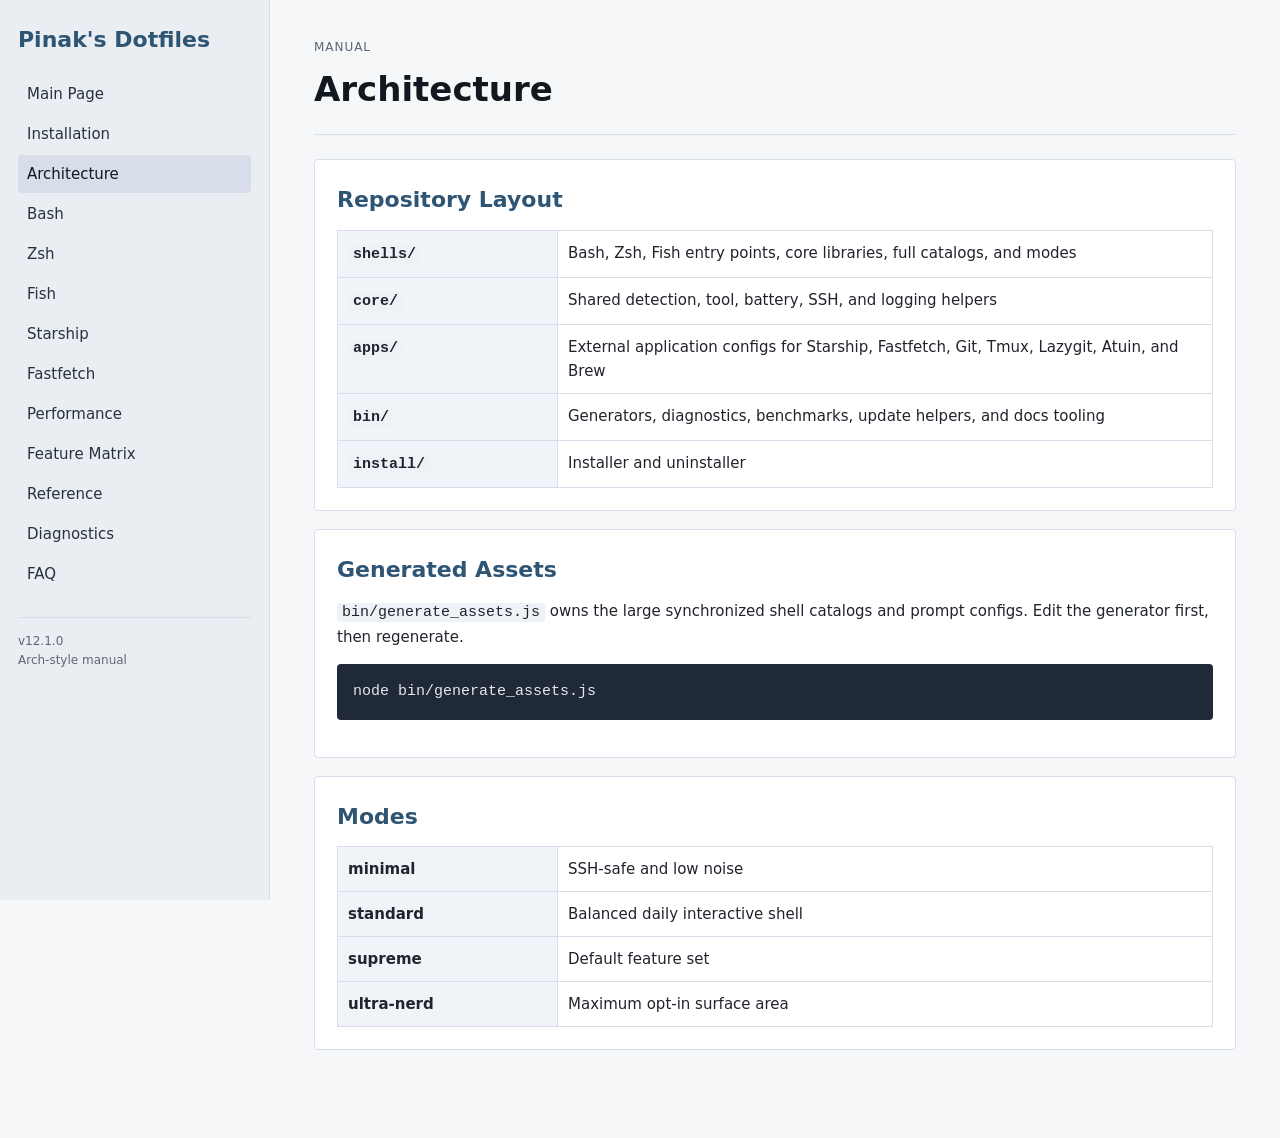
==== docs/architecture.html @ 1ad78700 "Initial Commit" ====
<!doctype html>
<html lang="en">
<head>
<meta charset="utf-8">
<meta name="viewport" content="width=device-width, initial-scale=1">
<title>Architecture - Pinak's Dotfiles</title>
<link rel="stylesheet" href="style.css">
</head>
<body>
<aside>
<div class="brand">Pinak's Dotfiles</div>
<nav><a href="index.html" class="">Main Page</a><a href="install.html" class="">Installation</a><a href="architecture.html" class="active">Architecture</a><a href="bash.html" class="">Bash</a><a href="zsh.html" class="">Zsh</a><a href="fish.html" class="">Fish</a><a href="starship.html" class="">Starship</a><a href="fastfetch.html" class="">Fastfetch</a><a href="performance.html" class="">Performance</a><a href="features.html" class="">Feature Matrix</a><a href="reference.html" class="">Reference</a><a href="diagnostics.html" class="">Diagnostics</a><a href="faq.html" class="">FAQ</a></nav>
<div class="meta">v12.1.0<br>Arch-style manual</div>
</aside>
<main>
<header class="top"><span>Manual</span><h1>Architecture</h1></header>

<section><h2>Repository Layout</h2><table><tbody><tr><th><code>shells/</code></th><td>Bash, Zsh, Fish entry points, core libraries, full catalogs, and modes</td></tr><tr><th><code>core/</code></th><td>Shared detection, tool, battery, SSH, and logging helpers</td></tr><tr><th><code>apps/</code></th><td>External application configs for Starship, Fastfetch, Git, Tmux, Lazygit, Atuin, and Brew</td></tr><tr><th><code>bin/</code></th><td>Generators, diagnostics, benchmarks, update helpers, and docs tooling</td></tr><tr><th><code>install/</code></th><td>Installer and uninstaller</td></tr></tbody></table></section>
<section><h2>Generated Assets</h2><p><code>bin/generate_assets.js</code> owns the large synchronized shell catalogs and prompt configs. Edit the generator first, then regenerate.</p><pre><code>node bin/generate_assets.js</code></pre></section>
<section><h2>Modes</h2><table><tbody><tr><th>minimal</th><td>SSH-safe and low noise</td></tr><tr><th>standard</th><td>Balanced daily interactive shell</td></tr><tr><th>supreme</th><td>Default feature set</td></tr><tr><th>ultra-nerd</th><td>Maximum opt-in surface area</td></tr></tbody></table></section>
</main>
</body>
</html>
---- docs/style.css ----
:root{--bg:#f6f7f9;--panel:#fff;--text:#20242c;--muted:#5d6675;--line:#d8dee9;--blue:#33658a;--blue2:#2f5575;--code:#eef2f6;--warn:#8a5a00;--green:#3a6b35}*{box-sizing:border-box}body{margin:0;background:var(--bg);color:var(--text);font:15px/1.6 system-ui,-apple-system,BlinkMacSystemFont,"Segoe UI",sans-serif;display:flex}aside{width:270px;background:#eaedf2;border-right:1px solid var(--line);min-height:100vh;position:fixed;padding:22px 18px}.brand{font-size:22px;font-weight:700;color:var(--blue2);margin-bottom:18px}nav{display:flex;flex-direction:column;gap:2px}nav a{color:#263241;text-decoration:none;padding:7px 9px;border-radius:3px}nav a:hover,nav a.active{background:#d8dee9;color:#111820}.meta{color:var(--muted);font-size:12px;margin-top:24px;border-top:1px solid var(--line);padding-top:14px}main{margin-left:270px;max-width:1120px;padding:34px 44px 80px;width:100%}.top{border-bottom:1px solid var(--line);margin-bottom:24px}.top span{font-size:12px;text-transform:uppercase;color:var(--muted);letter-spacing:.08em}.top h1{font-size:34px;margin:4px 0 18px;color:#111820}section{background:var(--panel);border:1px solid var(--line);padding:22px;margin:0 0 18px;border-radius:4px}h2{font-size:22px;margin:0 0 12px;color:var(--blue2)}p{margin:0 0 12px}code{background:var(--code);padding:1px 5px;border-radius:3px;font-family:ui-monospace,SFMono-Regular,Menlo,Consolas,monospace}pre{background:#1f2937;color:#e5e7eb;border-radius:4px;padding:16px;overflow:auto}pre code{background:transparent;color:inherit;padding:0}.grid{display:grid;grid-template-columns:repeat(auto-fit,minmax(180px,1fr));gap:12px;margin:16px 0}.box{background:#eef2f6;border:1px solid var(--line);padding:16px;border-radius:4px}.box strong{display:block;font-size:28px;color:var(--blue)}.box span{color:var(--muted)}table{width:100%;border-collapse:collapse;margin-top:8px}th,td{border:1px solid var(--line);padding:10px;text-align:left;vertical-align:top}th{width:220px;background:#f0f3f7}ul{margin:0;padding-left:22px}@media(max-width:800px){body{display:block}aside{position:static;width:auto;min-height:0}main{margin:0;padding:22px}}
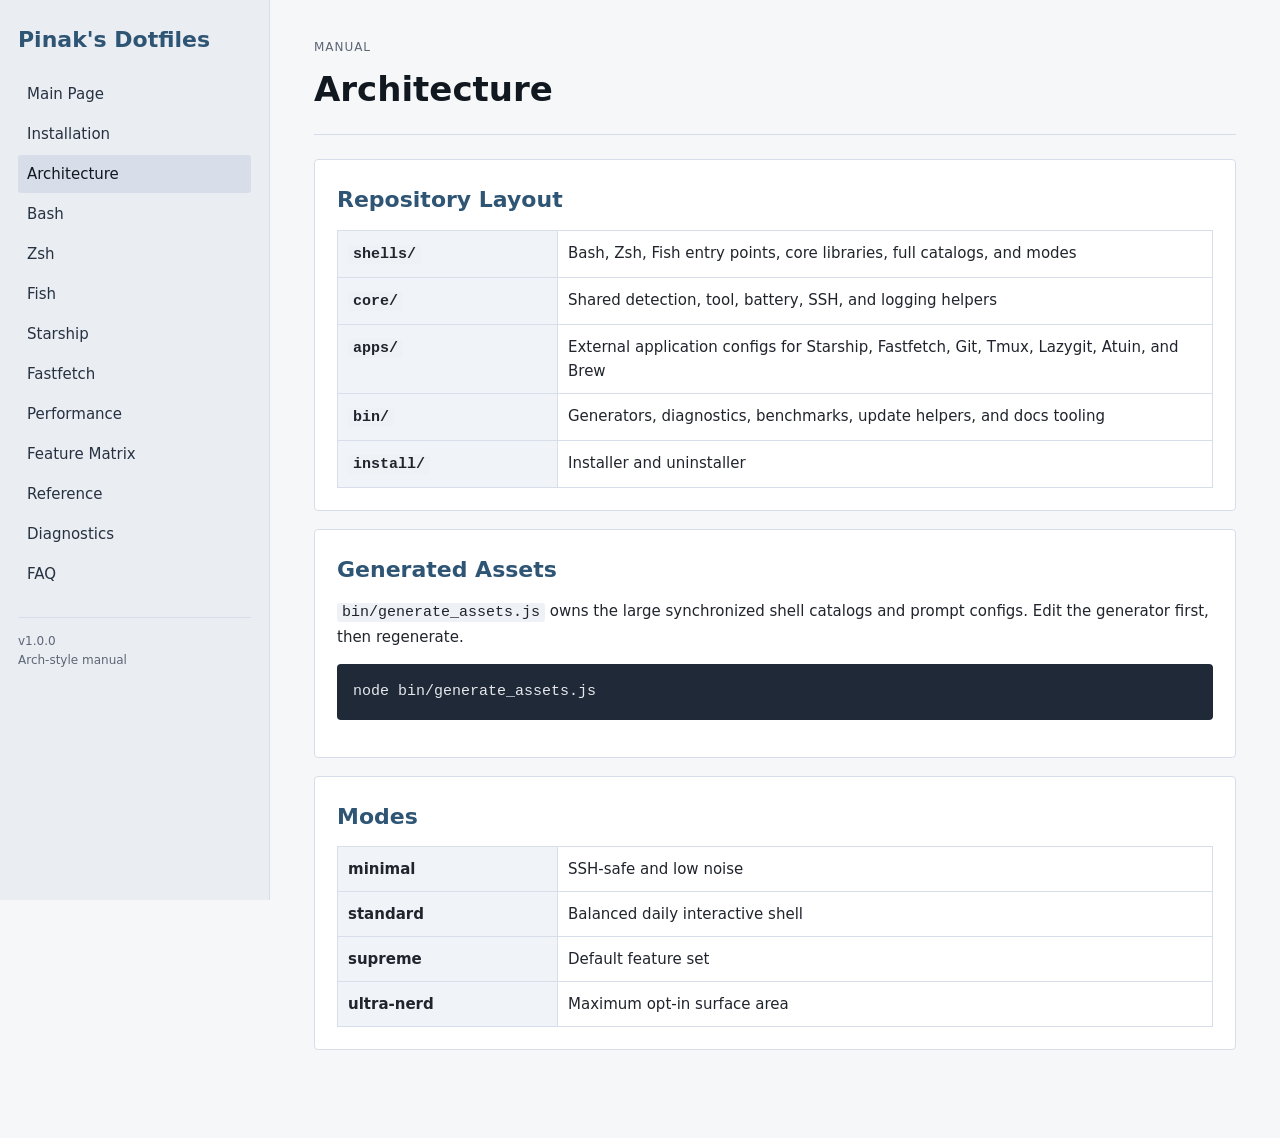
==== commit ea7c9e2c: "v1.0.0" ====
--- a/docs/architecture.html
+++ b/docs/architecture.html
@@ -10,7 +10,7 @@
 <aside>
 <div class="brand">Pinak's Dotfiles</div>
 <nav><a href="index.html" class="">Main Page</a><a href="install.html" class="">Installation</a><a href="architecture.html" class="active">Architecture</a><a href="bash.html" class="">Bash</a><a href="zsh.html" class="">Zsh</a><a href="fish.html" class="">Fish</a><a href="starship.html" class="">Starship</a><a href="fastfetch.html" class="">Fastfetch</a><a href="performance.html" class="">Performance</a><a href="features.html" class="">Feature Matrix</a><a href="reference.html" class="">Reference</a><a href="diagnostics.html" class="">Diagnostics</a><a href="faq.html" class="">FAQ</a></nav>
-<div class="meta">v12.1.0<br>Arch-style manual</div>
+<div class="meta">v1.0.0<br>Arch-style manual</div>
 </aside>
 <main>
 <header class="top"><span>Manual</span><h1>Architecture</h1></header>
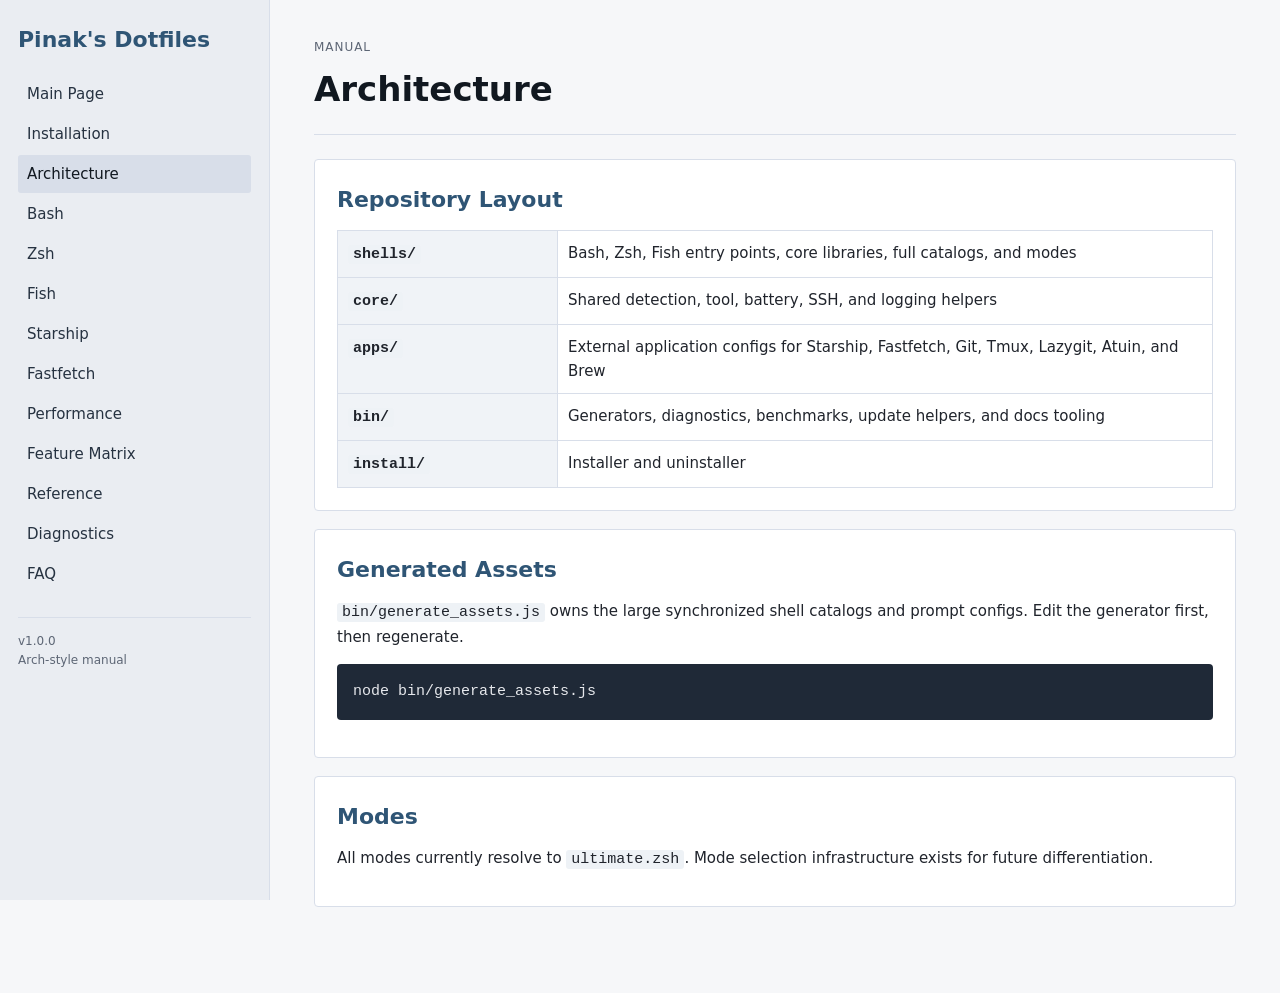
==== commit 702dbd37: "fix: ls aliases, fish recursions, zsh bash-isms, docs update" ====
--- a/docs/architecture.html
+++ b/docs/architecture.html
@@ -17,7 +17,7 @@
 
 <section><h2>Repository Layout</h2><table><tbody><tr><th><code>shells/</code></th><td>Bash, Zsh, Fish entry points, core libraries, full catalogs, and modes</td></tr><tr><th><code>core/</code></th><td>Shared detection, tool, battery, SSH, and logging helpers</td></tr><tr><th><code>apps/</code></th><td>External application configs for Starship, Fastfetch, Git, Tmux, Lazygit, Atuin, and Brew</td></tr><tr><th><code>bin/</code></th><td>Generators, diagnostics, benchmarks, update helpers, and docs tooling</td></tr><tr><th><code>install/</code></th><td>Installer and uninstaller</td></tr></tbody></table></section>
 <section><h2>Generated Assets</h2><p><code>bin/generate_assets.js</code> owns the large synchronized shell catalogs and prompt configs. Edit the generator first, then regenerate.</p><pre><code>node bin/generate_assets.js</code></pre></section>
-<section><h2>Modes</h2><table><tbody><tr><th>minimal</th><td>SSH-safe and low noise</td></tr><tr><th>standard</th><td>Balanced daily interactive shell</td></tr><tr><th>supreme</th><td>Default feature set</td></tr><tr><th>ultra-nerd</th><td>Maximum opt-in surface area</td></tr></tbody></table></section>
+<section><h2>Modes</h2><p>All modes currently resolve to <code>ultimate.zsh</code>. Mode selection infrastructure exists for future differentiation.</p></section>
 </main>
 </body>
 </html>
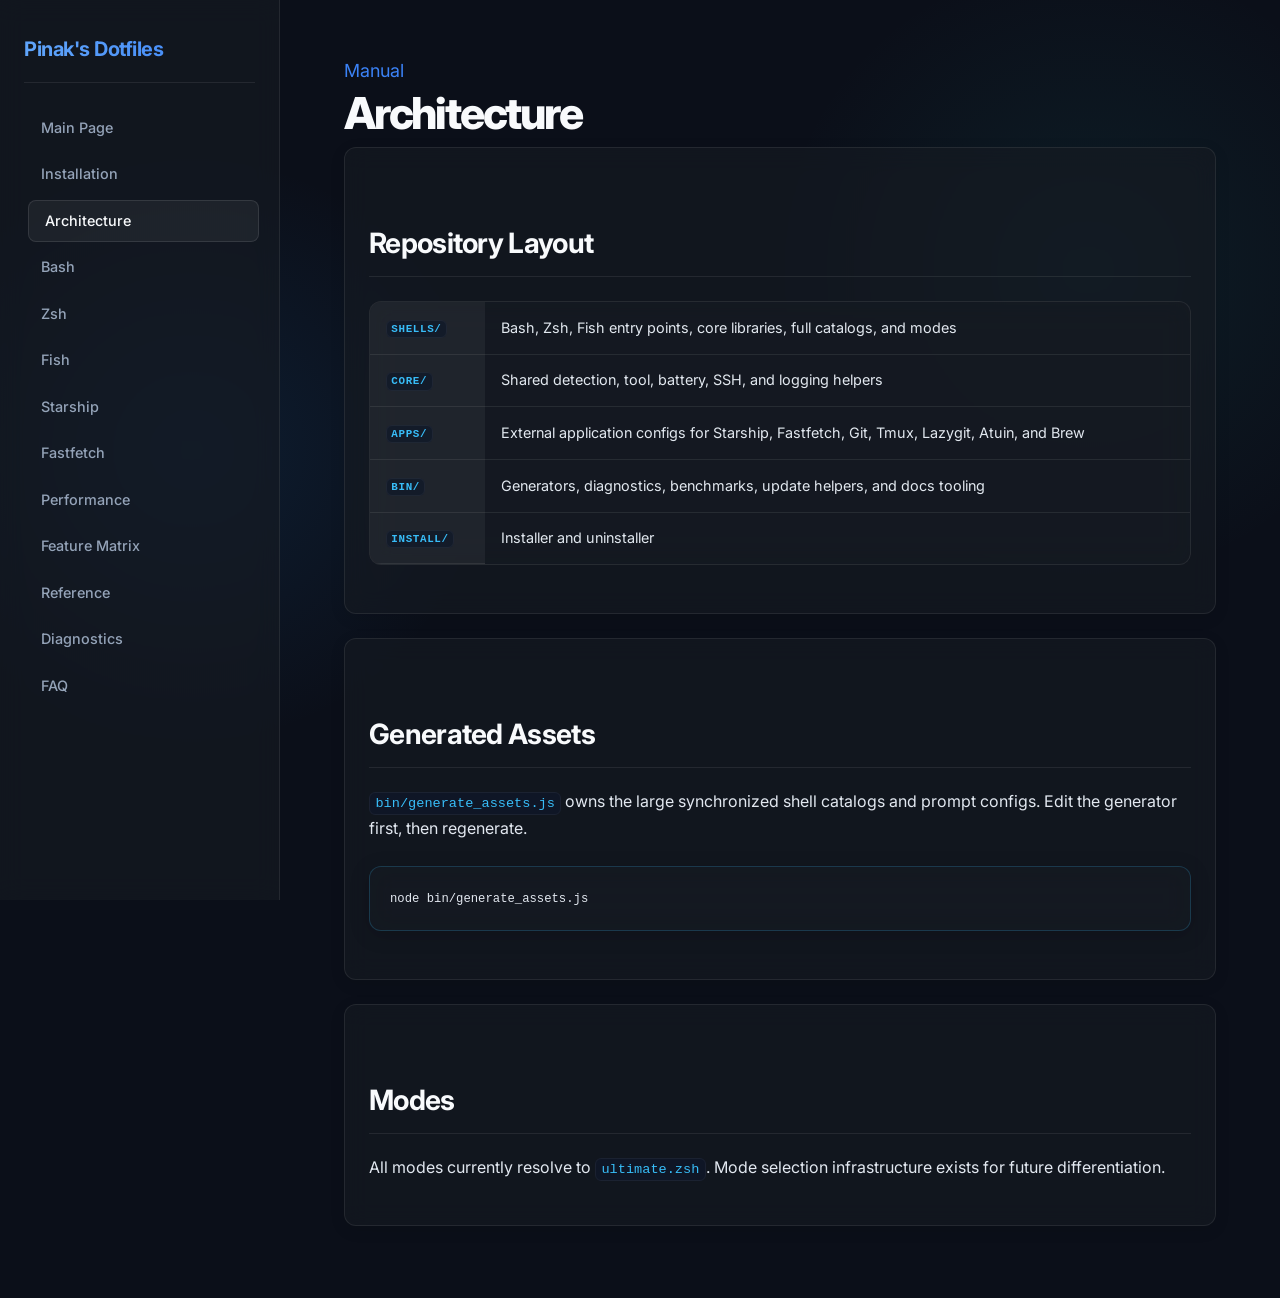
==== commit bf8b10bc: "docs: remove 'v1.0.0 Arch-style manual' metadata block from all manual files" ====
--- a/docs/architecture.html
+++ b/docs/architecture.html
@@ -10,7 +10,7 @@
 <aside>
 <div class="brand">Pinak's Dotfiles</div>
 <nav><a href="index.html" class="">Main Page</a><a href="install.html" class="">Installation</a><a href="architecture.html" class="active">Architecture</a><a href="bash.html" class="">Bash</a><a href="zsh.html" class="">Zsh</a><a href="fish.html" class="">Fish</a><a href="starship.html" class="">Starship</a><a href="fastfetch.html" class="">Fastfetch</a><a href="performance.html" class="">Performance</a><a href="features.html" class="">Feature Matrix</a><a href="reference.html" class="">Reference</a><a href="diagnostics.html" class="">Diagnostics</a><a href="faq.html" class="">FAQ</a></nav>
-<div class="meta">v1.0.0<br>Arch-style manual</div>
+
 </aside>
 <main>
 <header class="top"><span>Manual</span><h1>Architecture</h1></header>
--- a/docs/style.css
+++ b/docs/style.css
@@ -1 +1,247 @@
-:root{--bg:#f6f7f9;--panel:#fff;--text:#20242c;--muted:#5d6675;--line:#d8dee9;--blue:#33658a;--blue2:#2f5575;--code:#eef2f6;--warn:#8a5a00;--green:#3a6b35}*{box-sizing:border-box}body{margin:0;background:var(--bg);color:var(--text);font:15px/1.6 system-ui,-apple-system,BlinkMacSystemFont,"Segoe UI",sans-serif;display:flex}aside{width:270px;background:#eaedf2;border-right:1px solid var(--line);min-height:100vh;position:fixed;padding:22px 18px}.brand{font-size:22px;font-weight:700;color:var(--blue2);margin-bottom:18px}nav{display:flex;flex-direction:column;gap:2px}nav a{color:#263241;text-decoration:none;padding:7px 9px;border-radius:3px}nav a:hover,nav a.active{background:#d8dee9;color:#111820}.meta{color:var(--muted);font-size:12px;margin-top:24px;border-top:1px solid var(--line);padding-top:14px}main{margin-left:270px;max-width:1120px;padding:34px 44px 80px;width:100%}.top{border-bottom:1px solid var(--line);margin-bottom:24px}.top span{font-size:12px;text-transform:uppercase;color:var(--muted);letter-spacing:.08em}.top h1{font-size:34px;margin:4px 0 18px;color:#111820}section{background:var(--panel);border:1px solid var(--line);padding:22px;margin:0 0 18px;border-radius:4px}h2{font-size:22px;margin:0 0 12px;color:var(--blue2)}p{margin:0 0 12px}code{background:var(--code);padding:1px 5px;border-radius:3px;font-family:ui-monospace,SFMono-Regular,Menlo,Consolas,monospace}pre{background:#1f2937;color:#e5e7eb;border-radius:4px;padding:16px;overflow:auto}pre code{background:transparent;color:inherit;padding:0}.grid{display:grid;grid-template-columns:repeat(auto-fit,minmax(180px,1fr));gap:12px;margin:16px 0}.box{background:#eef2f6;border:1px solid var(--line);padding:16px;border-radius:4px}.box strong{display:block;font-size:28px;color:var(--blue)}.box span{color:var(--muted)}table{width:100%;border-collapse:collapse;margin-top:8px}th,td{border:1px solid var(--line);padding:10px;text-align:left;vertical-align:top}th{width:220px;background:#f0f3f7}ul{margin:0;padding-left:22px}@media(max-width:800px){body{display:block}aside{position:static;width:auto;min-height:0}main{margin:0;padding:22px}}+@import url('https://fonts.googleapis.com/css2?family=Inter:wght@300;400;500;600;700&display=swap');
+
+:root {
+  --bg-color: #0b0f19;
+  --bg-gradient: radial-gradient(circle at 15% 50%, rgba(27, 111, 186, 0.15), transparent 25%), radial-gradient(circle at 85% 30%, rgba(32, 160, 160, 0.1), transparent 25%);
+  --panel-bg: rgba(22, 27, 34, 0.65);
+  --panel-border: rgba(255, 255, 255, 0.08);
+  --text-main: #e2e8f0;
+  --text-muted: #94a3b8;
+  --text-heading: #f8fafc;
+  --accent-color: #3b82f6;
+  --accent-hover: #60a5fa;
+  --success: #10b981;
+  --warning: #f59e0b;
+  --danger: #ef4444;
+  --code-bg: rgba(15, 23, 42, 0.7);
+  --code-border: rgba(56, 189, 248, 0.2);
+  --glass-blur: blur(12px);
+}
+
+* { box-sizing: border-box; margin: 0; padding: 0; }
+
+html { scroll-behavior: smooth; }
+
+body {
+  font-family: 'Inter', -apple-system, sans-serif;
+  background-color: var(--bg-color);
+  background-image: var(--bg-gradient);
+  background-attachment: fixed;
+  color: var(--text-main);
+  line-height: 1.7;
+  display: flex;
+  min-height: 100vh;
+}
+
+/* Scrollbar */
+::-webkit-scrollbar { width: 8px; height: 8px; }
+::-webkit-scrollbar-track { background: var(--bg-color); }
+::-webkit-scrollbar-thumb { background: rgba(255, 255, 255, 0.2); border-radius: 4px; }
+::-webkit-scrollbar-thumb:hover { background: rgba(255, 255, 255, 0.3); }
+
+/* Sidebar / Nav */
+aside, #sidebar {
+  width: 280px;
+  background: var(--panel-bg);
+  backdrop-filter: var(--glass-blur);
+  border-right: 1px solid var(--panel-border);
+  position: fixed;
+  top: 0;
+  bottom: 0;
+  overflow-y: auto;
+  padding: 2rem 1.5rem;
+  transition: all 0.3s ease;
+  z-index: 50;
+}
+
+#sidebar h2, .brand {
+  font-size: 1.25rem;
+  color: var(--text-heading);
+  font-weight: 700;
+  margin-bottom: 1.5rem;
+  letter-spacing: -0.025em;
+  padding-bottom: 1rem;
+  border-bottom: 1px solid var(--panel-border);
+  background: linear-gradient(90deg, #60a5fa, #3b82f6);
+  -webkit-background-clip: text;
+  -webkit-text-fill-color: transparent;
+}
+
+nav, #sidebar {
+  display: flex;
+  flex-direction: column;
+  gap: 0.25rem;
+}
+
+nav a, #sidebar a {
+  color: var(--text-muted);
+  text-decoration: none;
+  padding: 0.5rem 1rem;
+  border-radius: 8px;
+  font-size: 0.9rem;
+  font-weight: 500;
+  transition: all 0.2s ease;
+  border: 1px solid transparent;
+}
+
+nav a:hover, #sidebar a:hover, nav a.active {
+  background: rgba(255, 255, 255, 0.05);
+  color: var(--text-heading);
+  border-color: rgba(255, 255, 255, 0.1);
+  transform: translateX(4px);
+}
+
+#sidebar .h3 { padding-left: 2rem; font-size: 0.85rem; font-weight: 400; }
+#sidebar .h4 { padding-left: 3rem; font-size: 0.8rem; font-weight: 400; opacity: 0.8; }
+
+/* Main Content */
+main, #content {
+  margin-left: 280px;
+  flex: 1;
+  padding: 3rem 4rem;
+  max-width: 1000px;
+}
+
+/* Typography */
+h1 { font-size: 2.75rem; color: var(--text-heading); font-weight: 800; letter-spacing: -0.05em; margin-bottom: 0.5rem; line-height: 1.2; }
+h1 .subtitle, .top span { font-size: 1.125rem; font-weight: 400; color: var(--accent-color); display: block; margin-top: 0.5rem; letter-spacing: normal; }
+h2 { font-size: 1.75rem; color: var(--text-heading); font-weight: 700; margin: 3rem 0 1.25rem; padding-bottom: 0.5rem; border-bottom: 1px solid var(--panel-border); letter-spacing: -0.025em; }
+h3 { font-size: 1.25rem; color: var(--text-heading); font-weight: 600; margin: 2rem 0 1rem; }
+h4 { font-size: 1.1rem; color: var(--text-main); font-weight: 600; margin: 1.5rem 0 0.75rem; }
+
+p { margin-bottom: 1.25rem; }
+a { color: var(--accent-color); text-decoration: none; transition: all 0.2s; }
+a:hover { color: var(--accent-hover); text-decoration: underline; text-underline-offset: 4px; }
+ul, ol { margin-bottom: 1.25rem; padding-left: 1.5rem; }
+li { margin-bottom: 0.5rem; }
+
+/* Code Blocks */
+code, .cmd {
+  font-family: 'SFMono-Regular', Consolas, 'Liberation Mono', Menlo, monospace;
+  font-size: 0.85em;
+  background: var(--code-bg);
+  color: #38bdf8;
+  padding: 0.2em 0.4em;
+  border-radius: 6px;
+  border: 1px solid rgba(255,255,255,0.05);
+}
+
+pre, pre.code {
+  background: var(--panel-bg);
+  backdrop-filter: var(--glass-blur);
+  border: 1px solid var(--code-border);
+  border-radius: 12px;
+  padding: 1.25rem;
+  margin: 1.5rem 0;
+  overflow-x: auto;
+  font-family: 'SFMono-Regular', Consolas, 'Liberation Mono', Menlo, monospace;
+  font-size: 0.9rem;
+  line-height: 1.6;
+  box-shadow: 0 4px 20px rgba(0,0,0,0.2);
+  transition: all 0.3s ease;
+}
+
+pre:hover, pre.code:hover {
+  border-color: rgba(56, 189, 248, 0.5);
+  box-shadow: 0 4px 25px rgba(56, 189, 248, 0.15);
+  transform: translateY(-2px);
+}
+
+pre code { background: transparent; padding: 0; border: none; color: #e2e8f0; }
+pre.code .cm { color: var(--text-muted); font-style: italic; }
+pre.code .kw { color: #c084fc; font-weight: 600; }
+pre.code .fn { color: #34d399; }
+pre.code .str { color: #f472b6; }
+pre.code .num { color: #fbbf24; }
+
+/* Panels & Cards */
+section, .box, .toc-wrapper {
+  background: var(--panel-bg);
+  backdrop-filter: var(--glass-blur);
+  border: 1px solid var(--panel-border);
+  border-radius: 12px;
+  padding: 1.5rem;
+  margin-bottom: 1.5rem;
+  box-shadow: 0 4px 15px rgba(0,0,0,0.1);
+  transition: all 0.3s ease;
+}
+
+section:hover, .box:hover, .toc-wrapper:hover {
+  border-color: rgba(255,255,255,0.15);
+  box-shadow: 0 8px 30px rgba(0,0,0,0.15);
+}
+
+.box.note { border-left: 4px solid var(--accent-color); }
+.box.warn { border-left: 4px solid var(--warning); }
+.box strong { display: block; font-size: 1.2rem; color: var(--text-heading); margin-bottom: 0.5rem; }
+
+/* Grid Layout */
+.grid {
+  display: grid;
+  grid-template-columns: repeat(auto-fill, minmax(280px, 1fr));
+  gap: 1.5rem;
+  margin: 1.5rem 0;
+}
+
+.card {
+  background: var(--panel-bg);
+  backdrop-filter: var(--glass-blur);
+  border: 1px solid var(--panel-border);
+  border-radius: 12px;
+  padding: 1.5rem;
+  transition: all 0.3s cubic-bezier(0.4, 0, 0.2, 1);
+  display: flex;
+  flex-direction: column;
+}
+
+.card:hover {
+  border-color: var(--accent-color);
+  transform: translateY(-5px);
+  box-shadow: 0 12px 30px rgba(59, 130, 246, 0.15);
+}
+
+.card h4 { margin-top: 0; color: #f8fafc; }
+.card p { font-size: 0.9rem; color: var(--text-muted); flex-grow: 1; }
+
+/* Tables */
+table {
+  width: 100%;
+  border-collapse: separate;
+  border-spacing: 0;
+  margin: 1.5rem 0;
+  font-size: 0.9rem;
+  background: var(--panel-bg);
+  backdrop-filter: var(--glass-blur);
+  border-radius: 12px;
+  overflow: hidden;
+  border: 1px solid var(--panel-border);
+}
+
+th, td { padding: 0.85rem 1rem; text-align: left; border-bottom: 1px solid var(--panel-border); }
+th { background: rgba(255,255,255,0.05); font-weight: 600; color: var(--text-heading); text-transform: uppercase; letter-spacing: 0.05em; font-size: 0.8rem; }
+tr:last-child td { border-bottom: none; }
+tr:hover td { background: rgba(255,255,255,0.02); }
+
+/* Animations */
+@keyframes fadeInUp { from { opacity: 0; transform: translateY(20px); } to { opacity: 1; transform: translateY(0); } }
+main > *, #content > * { animation: fadeInUp 0.6s cubic-bezier(0.16, 1, 0.3, 1) forwards; opacity: 0; }
+main > *:nth-child(1), #content > *:nth-child(1) { animation-delay: 0.1s; }
+main > *:nth-child(2), #content > *:nth-child(2) { animation-delay: 0.2s; }
+main > *:nth-child(3), #content > *:nth-child(3) { animation-delay: 0.3s; }
+main > *:nth-child(4), #content > *:nth-child(4) { animation-delay: 0.4s; }
+main > *:nth-child(5), #content > *:nth-child(5) { animation-delay: 0.5s; }
+main > *:nth-child(n+6), #content > *:nth-child(n+6) { animation-delay: 0.6s; }
+
+/* Responsive */
+.sidebar-toggle { display: none; position: fixed; top: 1rem; left: 1rem; z-index: 100; background: var(--panel-bg); backdrop-filter: var(--glass-blur); border: 1px solid var(--panel-border); border-radius: 8px; padding: 0.5rem 0.75rem; cursor: pointer; color: var(--text-main); font-size: 1.25rem; transition: all 0.2s; }
+.sidebar-toggle:hover { background: rgba(255,255,255,0.1); }
+#sidebar-overlay { display: none; position: fixed; inset: 0; background: rgba(0,0,0,0.5); backdrop-filter: blur(4px); z-index: 40; opacity: 0; transition: opacity 0.3s; }
+
+@media (max-width: 850px) {
+  body { flex-direction: column; }
+  aside, #sidebar { left: -320px; width: 300px; padding-top: 5rem; }
+  aside.open, #sidebar.open { left: 0; }
+  main, #content { margin-left: 0; padding: 4rem 1.5rem 2rem; }
+  .sidebar-toggle { display: block; }
+  #sidebar-overlay.show { display: block; opacity: 1; }
+}
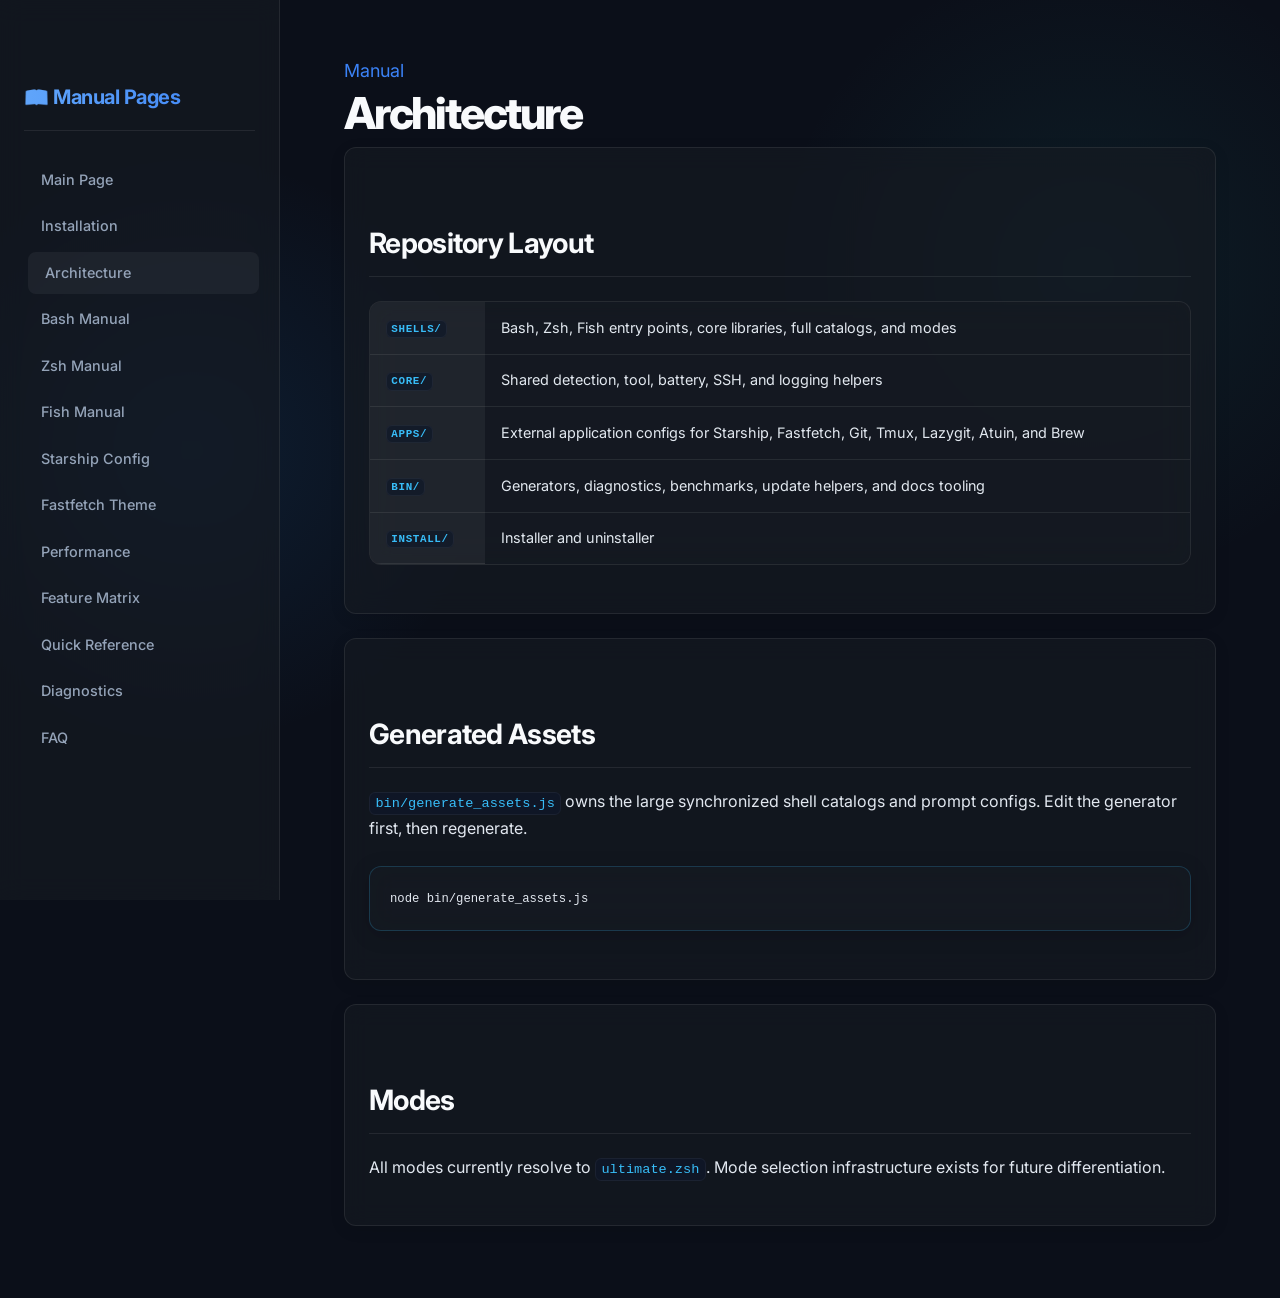
==== commit c8fc770c: "Fix keybind conflicts, safeguard alias expansion on bash/zsh source, fix fish $() substitutions, and" ====
--- a/docs/architecture.html
+++ b/docs/architecture.html
@@ -1,23 +1,57 @@
-<!doctype html>
+<!DOCTYPE html>
 <html lang="en">
+
 <head>
-<meta charset="utf-8">
-<meta name="viewport" content="width=device-width, initial-scale=1">
-<title>Architecture - Pinak's Dotfiles</title>
-<link rel="stylesheet" href="style.css">
+  <meta charset="utf-8">
+  <meta name="viewport" content="width=device-width, initial-scale=1">
+  <title>Architecture - Pinak's Dotfiles</title>
+  <link rel="stylesheet" href="style.css">
 </head>
+
 <body>
-<aside>
-<div class="brand">Pinak's Dotfiles</div>
-<nav><a href="index.html" class="">Main Page</a><a href="install.html" class="">Installation</a><a href="architecture.html" class="active">Architecture</a><a href="bash.html" class="">Bash</a><a href="zsh.html" class="">Zsh</a><a href="fish.html" class="">Fish</a><a href="starship.html" class="">Starship</a><a href="fastfetch.html" class="">Fastfetch</a><a href="performance.html" class="">Performance</a><a href="features.html" class="">Feature Matrix</a><a href="reference.html" class="">Reference</a><a href="diagnostics.html" class="">Diagnostics</a><a href="faq.html" class="">FAQ</a></nav>
+  <button class="sidebar-toggle" onclick="toggleSidebar()" aria-label="Toggle sidebar">☰</button>
+  <div id="sidebar-overlay" onclick="closeSidebar()"></div>
 
-</aside>
-<main>
+  <nav id="sidebar">
+    <h2>📖 Manual Pages</h2>
+    <a href="index.html">Main Page</a>
+    <a href="install.html">Installation</a>
+    <a href="architecture.html" class="active">Architecture</a>
+    <a href="bash.html">Bash Manual</a>
+    <a href="zsh.html">Zsh Manual</a>
+    <a href="fish.html">Fish Manual</a>
+    <a href="starship.html">Starship Config</a>
+    <a href="fastfetch.html">Fastfetch Theme</a>
+    <a href="performance.html">Performance</a>
+    <a href="features.html">Feature Matrix</a>
+    <a href="reference.html">Quick Reference</a>
+    <a href="diagnostics.html">Diagnostics</a>
+    <a href="faq.html">FAQ</a>
+  </nav>
+
+  <main id="content">
 <header class="top"><span>Manual</span><h1>Architecture</h1></header>
 
 <section><h2>Repository Layout</h2><table><tbody><tr><th><code>shells/</code></th><td>Bash, Zsh, Fish entry points, core libraries, full catalogs, and modes</td></tr><tr><th><code>core/</code></th><td>Shared detection, tool, battery, SSH, and logging helpers</td></tr><tr><th><code>apps/</code></th><td>External application configs for Starship, Fastfetch, Git, Tmux, Lazygit, Atuin, and Brew</td></tr><tr><th><code>bin/</code></th><td>Generators, diagnostics, benchmarks, update helpers, and docs tooling</td></tr><tr><th><code>install/</code></th><td>Installer and uninstaller</td></tr></tbody></table></section>
 <section><h2>Generated Assets</h2><p><code>bin/generate_assets.js</code> owns the large synchronized shell catalogs and prompt configs. Edit the generator first, then regenerate.</p><pre><code>node bin/generate_assets.js</code></pre></section>
 <section><h2>Modes</h2><p>All modes currently resolve to <code>ultimate.zsh</code>. Mode selection infrastructure exists for future differentiation.</p></section>
-</main>
+  </main>
+
+  <script>
+    function toggleSidebar() {
+      document.getElementById('sidebar').classList.toggle('open');
+      document.getElementById('sidebar-overlay').classList.toggle('show');
+    }
+    function closeSidebar() {
+      document.getElementById('sidebar').classList.remove('open');
+      document.getElementById('sidebar-overlay').classList.remove('show');
+    }
+    document.addEventListener('click', function (e) {
+      if (e.target.closest('#sidebar a')) {
+        closeSidebar();
+      }
+    });
+  </script>
 </body>
+
 </html>
